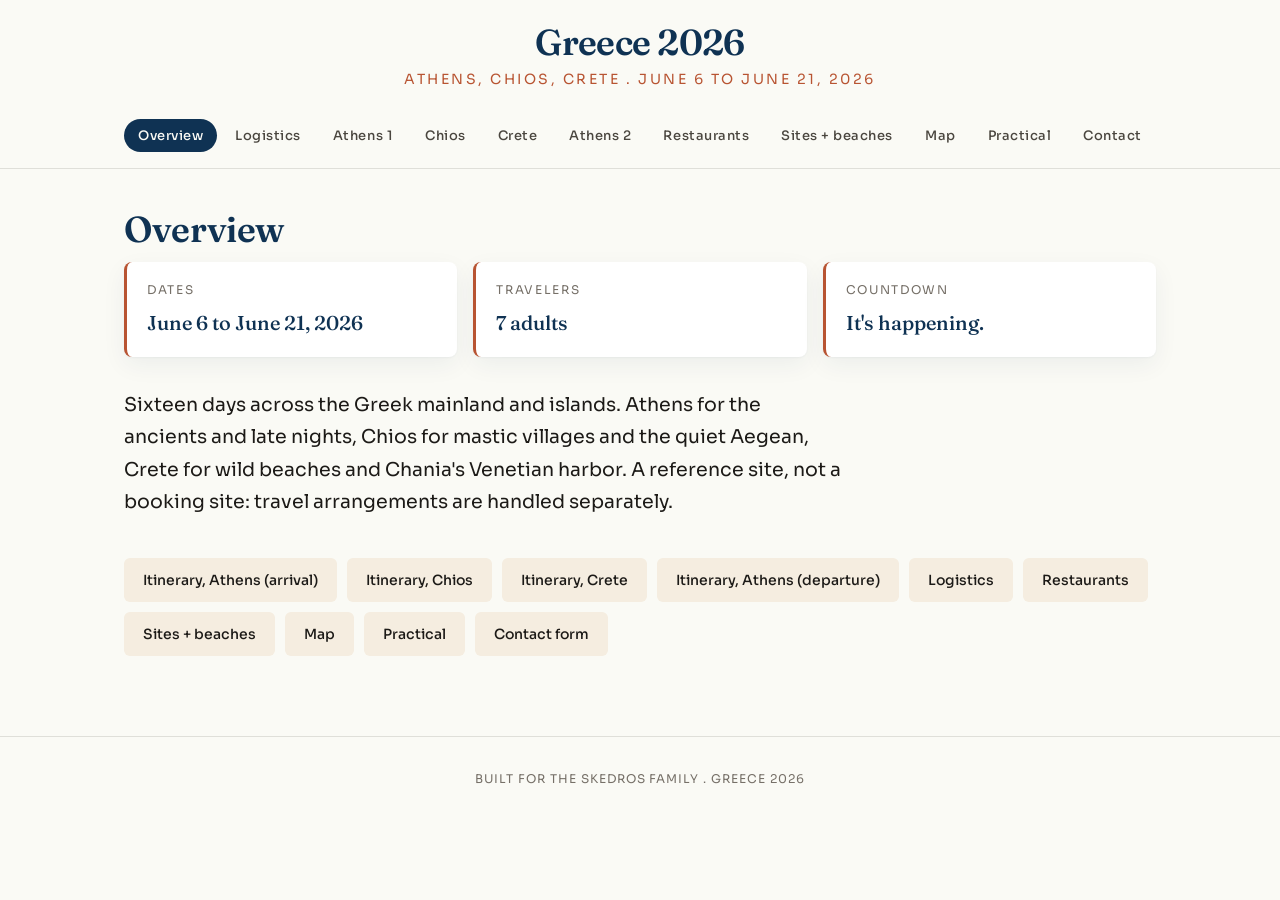
==== index.html @ e33760a8 "Add files via upload" ====
<!DOCTYPE html>
<html lang="en">
<head>
  <meta charset="UTF-8">
  <meta name="viewport" content="width=device-width, initial-scale=1.0">
  <meta name="description" content="Greece 2026 trip planner. Athens, Chios, Crete. June 5 to 21.">
  <title>Greece 2026</title>

  <!-- Fonts -->
  <link rel="preconnect" href="https://fonts.googleapis.com">
  <link rel="preconnect" href="https://fonts.gstatic.com" crossorigin>
  <link href="https://fonts.googleapis.com/css2?family=Fraunces:opsz,wght@9..144,400;9..144,500;9..144,600;9..144,700&family=Sora:wght@300;400;500;600;700&display=swap" rel="stylesheet">

  <!-- Styles -->
  <link rel="stylesheet" href="styles.css">
</head>
<body>

  <header class="site-header">
    <div class="layout">
      <div class="brand">
        <h1 class="brand__title">Greece 2026</h1>
        <p class="brand__sub">Loading...</p>
      </div>
      <nav class="nav">
        <button class="nav__btn is-active" data-target="section-overview">Overview</button>
        <button class="nav__btn" data-target="section-logistics">Logistics</button>
        <button class="nav__btn" data-target="section-athens1">Athens 1</button>
        <button class="nav__btn" data-target="section-chios">Chios</button>
        <button class="nav__btn" data-target="section-crete">Crete</button>
        <button class="nav__btn" data-target="section-athens2">Athens 2</button>
        <button class="nav__btn" data-target="section-restaurants">Restaurants</button>
        <button class="nav__btn" data-target="section-sites">Sites + beaches</button>
        <button class="nav__btn" data-target="section-map">Map</button>
        <button class="nav__btn" data-target="section-budget">Practical</button>
        <button class="nav__btn" data-target="section-form">Contact</button>
      </nav>
    </div>
  </header>

  <main class="layout">
    <section id="section-overview" class="section is-active"></section>
    <section id="section-logistics" class="section"></section>
    <section id="section-athens1" class="section"></section>
    <section id="section-chios" class="section"></section>
    <section id="section-crete" class="section"></section>
    <section id="section-athens2" class="section"></section>
    <section id="section-restaurants" class="section"></section>
    <section id="section-sites" class="section"></section>
    <section id="section-map" class="section"></section>
    <section id="section-budget" class="section"></section>
    <section id="section-form" class="section"></section>
  </main>

  <footer class="site-footer">
    <div class="layout">Built for the Skedros family . Greece 2026</div>
  </footer>

  <script src="data.js"></script>
  <script src="app.js"></script>

</body>
</html>
---- styles.css ----
/* =========================================================================
   GREECE 2026, styles.css
   Editorial Mediterranean. Readable type, generous whitespace, clear hierarchy.
   ========================================================================= */

:root {
  --aegean: #1d4e7a;
  --aegean-deep: #0f3253;
  --aegean-light: #4a82ad;
  --terracotta: #b85432;
  --terracotta-deep: #8a3a20;
  --cream: #f5ede0;
  --cream-deep: #ebdfc8;
  --olive: #6b7843;
  --gold: #c69a3b;
  --ink: #1c1a17;
  --ink-soft: #4a463f;
  --ink-mute: #767068;
  --paper: #fafaf5;
  --paper-card: #ffffff;
  --rule: rgba(28, 26, 23, 0.12);
  --highlight: rgba(198, 154, 59, 0.18);
  --highlight-edge: rgba(198, 154, 59, 0.45);
  --shadow: 0 1px 2px rgba(15, 50, 83, 0.04), 0 8px 24px rgba(15, 50, 83, 0.06);
  --shadow-strong: 0 4px 12px rgba(15, 50, 83, 0.08), 0 16px 48px rgba(15, 50, 83, 0.1);
}

/* -------------------- base -------------------- */

* { box-sizing: border-box; }

html { -webkit-text-size-adjust: 100%; }

body {
  margin: 0;
  background: var(--paper);
  color: var(--ink);
  font-family: 'Sora', 'Helvetica Neue', Arial, sans-serif;
  font-size: 17px;
  line-height: 1.65;
  -webkit-font-smoothing: antialiased;
  -moz-osx-font-smoothing: grayscale;
}

h1, h2, h3, h4, h5 {
  font-family: 'Fraunces', Georgia, serif;
  font-weight: 600;
  color: var(--ink);
  letter-spacing: -0.01em;
  margin: 0;
}

p { margin: 0 0 1em 0; }

a { color: var(--aegean); text-decoration: none; }
a:hover { color: var(--terracotta); text-decoration: underline; }

button {
  font-family: inherit;
  cursor: pointer;
  border: none;
  background: none;
  color: inherit;
}

/* -------------------- layout -------------------- */

.layout {
  max-width: 1080px;
  margin: 0 auto;
  padding: 0 24px;
}

/* -------------------- header -------------------- */

.site-header {
  border-bottom: 1px solid var(--rule);
  background: var(--paper);
  position: sticky;
  top: 0;
  z-index: 50;
  backdrop-filter: blur(8px);
  -webkit-backdrop-filter: blur(8px);
}

.brand {
  padding: 24px 0 16px 0;
  text-align: center;
  cursor: pointer;
}

.brand__title {
  font-family: 'Fraunces', Georgia, serif;
  font-size: 36px;
  font-weight: 600;
  letter-spacing: -0.02em;
  color: var(--aegean-deep);
  line-height: 1.05;
  margin: 0 0 6px 0;
}

.brand__sub {
  font-size: 14px;
  text-transform: uppercase;
  letter-spacing: 0.18em;
  color: var(--terracotta);
  margin: 0;
}

.nav {
  display: flex;
  flex-wrap: wrap;
  gap: 4px;
  padding: 12px 0 16px 0;
  justify-content: center;
  overflow-x: auto;
}

.nav__btn {
  font-size: 13px;
  font-weight: 500;
  letter-spacing: 0.04em;
  padding: 8px 14px;
  color: var(--ink-soft);
  background: transparent;
  border-radius: 999px;
  transition: background 0.15s, color 0.15s;
  white-space: nowrap;
}

.nav__btn:hover { background: var(--cream-deep); color: var(--ink); }

.nav__btn.is-active {
  background: var(--aegean-deep);
  color: var(--paper);
}

/* -------------------- sections -------------------- */

.section {
  display: none;
  padding: 40px 0 80px 0;
  animation: fadeIn 0.3s ease;
}
.section.is-active { display: block; }

@keyframes fadeIn { from { opacity: 0; transform: translateY(4px); } to { opacity: 1; transform: none; } }

.section__title {
  font-size: 36px;
  line-height: 1.15;
  margin: 0 0 12px 0;
  color: var(--aegean-deep);
}

.section__lede {
  font-size: 18px;
  line-height: 1.55;
  color: var(--ink-soft);
  max-width: 720px;
  margin: 0 0 32px 0;
  font-style: italic;
}

.subsection__title {
  font-size: 24px;
  margin: 40px 0 16px 0;
  color: var(--terracotta-deep);
}

/* -------------------- overview -------------------- */

.meta-grid {
  display: grid;
  grid-template-columns: repeat(auto-fit, minmax(220px, 1fr));
  gap: 16px;
  margin-bottom: 32px;
}

.meta-card {
  background: var(--paper-card);
  border-radius: 8px;
  padding: 18px 20px;
  box-shadow: var(--shadow);
  border-left: 3px solid var(--terracotta);
}

.meta-card__label {
  font-size: 12px;
  text-transform: uppercase;
  letter-spacing: 0.14em;
  color: var(--ink-mute);
  margin-bottom: 6px;
}

.meta-card__value {
  font-family: 'Fraunces', Georgia, serif;
  font-size: 20px;
  font-weight: 500;
  color: var(--aegean-deep);
}

.intro {
  font-size: 19px;
  line-height: 1.7;
  color: var(--ink);
  max-width: 720px;
  margin: 0 0 40px 0;
}

.quick-links {
  display: flex;
  flex-wrap: wrap;
  gap: 10px;
  margin-top: 24px;
}

.quick-link {
  background: var(--cream);
  border: 1px solid transparent;
  padding: 12px 18px;
  border-radius: 6px;
  font-size: 14px;
  font-weight: 500;
  color: var(--ink);
  transition: all 0.15s;
}

.quick-link:hover {
  background: var(--cream-deep);
  border-color: var(--aegean-light);
  color: var(--aegean-deep);
}

/* -------------------- stays -------------------- */

.stay-card {
  background: var(--paper-card);
  border-radius: 10px;
  padding: 28px;
  margin-bottom: 24px;
  box-shadow: var(--shadow);
  border-top: 4px solid var(--aegean);
}

.stay-card--confirmed { border-top-color: var(--olive); }
.stay-card--pending { border-top-color: var(--terracotta); }

.stay-card__header {
  display: flex;
  flex-wrap: wrap;
  justify-content: space-between;
  align-items: baseline;
  margin-bottom: 20px;
  padding-bottom: 16px;
  border-bottom: 1px solid var(--rule);
  gap: 10px;
}

.stay-card__label {
  font-family: 'Fraunces', Georgia, serif;
  font-size: 24px;
  font-weight: 600;
  color: var(--aegean-deep);
}

.stay-card__dates {
  font-size: 14px;
  color: var(--ink-mute);
  font-weight: 500;
}

.stay-card__grid {
  display: grid;
  grid-template-columns: repeat(auto-fit, minmax(240px, 1fr));
  gap: 14px 24px;
  margin-bottom: 16px;
}

.stay-field { display: flex; flex-direction: column; gap: 2px; }

.stay-field__label {
  font-size: 11px;
  text-transform: uppercase;
  letter-spacing: 0.12em;
  color: var(--ink-mute);
}

.stay-field__value {
  font-size: 15px;
  color: var(--ink);
}

.stay-card__notes {
  font-size: 14px;
  color: var(--ink-soft);
  font-style: italic;
  margin: 12px 0 16px 0;
  line-height: 1.55;
}

/* -------------------- emergency -------------------- */

.emer-grid {
  display: grid;
  grid-template-columns: repeat(auto-fit, minmax(240px, 1fr));
  gap: 12px;
  margin-bottom: 24px;
}

.emer-card {
  background: var(--paper-card);
  padding: 14px 16px;
  border-radius: 6px;
  border-left: 3px solid var(--terracotta);
  box-shadow: var(--shadow);
}

.emer-card__label {
  font-size: 12px;
  color: var(--ink-mute);
  text-transform: uppercase;
  letter-spacing: 0.08em;
  margin-bottom: 4px;
}

.emer-card__value {
  font-family: 'Fraunces', Georgia, serif;
  font-size: 20px;
  font-weight: 600;
  color: var(--aegean-deep);
  text-decoration: none;
}

.emer-card__value:hover { color: var(--terracotta); }

/* -------------------- logistics -------------------- */

.logistics-card {
  background: var(--paper-card);
  border-radius: 10px;
  padding: 24px 28px;
  margin-bottom: 20px;
  box-shadow: var(--shadow);
}

.logistics-card__head {
  display: flex;
  flex-wrap: wrap;
  justify-content: space-between;
  align-items: baseline;
  margin-bottom: 16px;
  padding-bottom: 12px;
  border-bottom: 1px solid var(--rule);
  gap: 10px;
}

.logistics-card__leg {
  font-family: 'Fraunces', Georgia, serif;
  font-size: 22px;
  font-weight: 600;
  color: var(--aegean-deep);
}

.logistics-card__date {
  font-size: 13px;
  color: var(--terracotta);
  font-weight: 500;
  text-transform: uppercase;
  letter-spacing: 0.1em;
}

.logistics-mode {
  padding: 14px 0;
  border-bottom: 1px dashed var(--rule);
}
.logistics-mode:last-child { border-bottom: none; padding-bottom: 0; }

.logistics-mode__name {
  font-weight: 600;
  font-size: 16px;
  color: var(--ink);
  margin-bottom: 2px;
}

.logistics-mode__meta {
  font-size: 13px;
  color: var(--ink-mute);
  margin-bottom: 8px;
}

.logistics-mode__notes {
  font-size: 14px;
  color: var(--ink-soft);
  line-height: 1.55;
  margin: 0 0 10px 0;
}

.tips-list {
  list-style: none;
  padding: 0;
  margin: 0 0 24px 0;
}

.tips-list li {
  padding: 10px 0 10px 24px;
  border-bottom: 1px solid var(--rule);
  font-size: 15px;
  color: var(--ink-soft);
  line-height: 1.55;
  position: relative;
}

.tips-list li::before {
  content: '◆';
  position: absolute;
  left: 0;
  top: 10px;
  color: var(--gold);
  font-size: 12px;
}

.tips-list li:last-child { border-bottom: none; }

/* -------------------- days -------------------- */

.day {
  background: var(--paper-card);
  border-radius: 12px;
  margin-bottom: 16px;
  box-shadow: var(--shadow);
  border-top: 4px solid var(--aegean);
  overflow: hidden;
}

/* Summary bar: always visible, click to expand */
.day__summary-bar {
  list-style: none;
  cursor: pointer;
  padding: 22px 28px;
  display: flex;
  align-items: center;
  justify-content: space-between;
  gap: 16px;
  transition: background-color 0.15s ease;
}
.day__summary-bar::-webkit-details-marker { display: none; }
.day__summary-bar:hover { background: rgba(31, 78, 120, 0.04); }

.day__summary-inner {
  flex: 1;
  min-width: 0;
}

.day__chevron {
  flex-shrink: 0;
  font-family: var(--font-display), serif;
  font-size: 28px;
  font-weight: 300;
  color: var(--aegean);
  line-height: 1;
  transition: transform 0.2s ease;
  user-select: none;
}
.day[open] .day__chevron {
  transform: rotate(45deg);
}

.day__body {
  padding: 4px 28px 28px 28px;
  border-top: 1px solid rgba(0,0,0,0.06);
}
.day[open] .day__body { padding-top: 20px; }

.day__head { margin-bottom: 24px; }

.day__city {
  font-size: 12px;
  text-transform: uppercase;
  letter-spacing: 0.18em;
  color: var(--terracotta);
  font-weight: 600;
  margin-bottom: 4px;
}

.day__date {
  font-size: 14px;
  color: var(--ink-mute);
  margin-bottom: 6px;
  font-weight: 500;
}

.day__title {
  font-size: 24px;
  line-height: 1.2;
  color: var(--aegean-deep);
  margin: 0;
}

.day__summary {
  font-size: 17px;
  line-height: 1.65;
  color: var(--ink);
  margin: 0 0 12px 0;
}

.day__weather {
  font-size: 14px;
  color: var(--ink-mute);
  font-style: italic;
  margin: 0 0 4px 0;
  padding: 8px 14px;
  background: var(--cream);
  border-radius: 6px;
  display: inline-block;
}

/* -------------------- slots -------------------- */

.slots { margin: 28px 0; }

.slot {
  padding: 24px 0;
  border-top: 1px solid var(--rule);
}
.slot:first-child { border-top: none; padding-top: 0; }

.slot__time {
  font-size: 12px;
  text-transform: uppercase;
  letter-spacing: 0.14em;
  color: var(--gold);
  font-weight: 600;
  margin-bottom: 6px;
}

.slot__headline {
  font-family: 'Fraunces', Georgia, serif;
  font-size: 20px;
  font-weight: 600;
  color: var(--aegean-deep);
  margin-bottom: 8px;
  line-height: 1.3;
}

.slot__description {
  font-size: 16px;
  line-height: 1.65;
  color: var(--ink);
  margin: 0 0 12px 0;
}

.slot__meta {
  font-size: 13px;
  color: var(--ink-mute);
  margin: 6px 0;
  font-style: italic;
}

.slot__tip {
  font-size: 14px;
  color: var(--ink-soft);
  background: var(--highlight);
  border-left: 3px solid var(--gold);
  padding: 8px 14px;
  border-radius: 4px;
  margin: 10px 0;
}

.slot__tip-label { font-weight: 600; color: var(--terracotta-deep); }

.slot__options, .slot__alts, .meal-options-wrap {
  margin-top: 16px;
  padding: 16px;
  background: var(--cream);
  border-radius: 8px;
}

.slot__alts { background: rgba(245, 237, 224, 0.5); }

.slot__options-title {
  font-size: 11px;
  text-transform: uppercase;
  letter-spacing: 0.14em;
  color: var(--terracotta-deep);
  margin: 0 0 12px 0;
  font-weight: 600;
}

.option {
  padding: 10px 0;
  border-top: 1px dashed rgba(28, 26, 23, 0.1);
}
.option:first-of-type { border-top: none; padding-top: 0; }

.option__name {
  font-weight: 600;
  font-size: 15px;
  color: var(--aegean-deep);
  margin-bottom: 4px;
}

.option__detail {
  font-size: 14px;
  line-height: 1.55;
  color: var(--ink-soft);
  margin: 0 0 6px 0;
}

/* Meal pills (inline restaurant references) */

.meal-options {
  display: flex;
  flex-wrap: wrap;
  gap: 6px;
  margin-top: 6px;
}

.meal-pill {
  display: inline-block;
  padding: 5px 12px;
  background: var(--paper-card);
  color: var(--aegean-deep);
  border: 1px solid var(--aegean-light);
  border-radius: 999px;
  font-size: 13px;
  font-weight: 500;
  text-decoration: none;
  transition: all 0.15s;
}

.meal-pill:hover {
  background: var(--aegean);
  color: var(--paper);
  border-color: var(--aegean);
  text-decoration: none;
}

.meal-pill--text {
  background: transparent;
  color: var(--ink-soft);
  border-style: dashed;
  cursor: default;
}

.meal-pill--text:hover {
  background: transparent;
  color: var(--ink-soft);
  border-color: var(--aegean-light);
}

/* Links row (a row of small button-style links) */

.links-row {
  display: flex;
  flex-wrap: wrap;
  gap: 8px;
  margin-top: 10px;
}

.link-btn {
  display: inline-block;
  padding: 6px 14px;
  background: var(--aegean);
  color: var(--paper);
  border-radius: 6px;
  font-size: 13px;
  font-weight: 500;
  text-decoration: none;
  transition: all 0.15s;
}

.link-btn:hover {
  background: var(--aegean-deep);
  color: var(--paper);
  text-decoration: none;
  transform: translateY(-1px);
}

/* Day meta grid (reservations / bring / walking) */

.day__meta-grid {
  display: grid;
  grid-template-columns: repeat(auto-fit, minmax(220px, 1fr));
  gap: 20px;
  margin-top: 28px;
  padding-top: 24px;
  border-top: 1px solid var(--rule);
}

.day__meta-block {}

.day__meta-title {
  font-size: 11px;
  text-transform: uppercase;
  letter-spacing: 0.14em;
  color: var(--terracotta);
  font-weight: 600;
  margin-bottom: 8px;
}

.meta-list {
  list-style: none;
  margin: 0;
  padding: 0;
}

.meta-list li {
  font-size: 14px;
  color: var(--ink-soft);
  padding: 4px 0;
  line-height: 1.5;
}

.meta-list li::before {
  content: '· ';
  color: var(--gold);
  font-weight: bold;
}

.day__walking {
  font-size: 14px;
  color: var(--ink-soft);
  margin: 0;
}

.day__tip {
  margin-top: 20px;
  padding: 14px 18px;
  background: var(--highlight);
  border-left: 3px solid var(--gold);
  border-radius: 4px;
  font-size: 15px;
  color: var(--ink);
  line-height: 1.55;
}

.day__tip-label {
  font-weight: 600;
  color: var(--terracotta-deep);
}

/* Day personal notes block */

.day__notes {
  margin-top: 24px;
  padding-top: 20px;
  border-top: 1px dashed var(--rule);
}

.day__notes-title {
  font-size: 11px;
  text-transform: uppercase;
  letter-spacing: 0.14em;
  color: var(--ink-mute);
  font-weight: 600;
  margin-bottom: 8px;
}

.day__notes-box {
  background: var(--cream);
  padding: 12px 14px;
  border-radius: 6px;
  font-size: 14px;
  color: var(--ink-soft);
  min-height: 50px;
}

.day__notes-box .editable {
  background: transparent;
  border: none;
  padding: 0;
  display: block;
  min-height: 30px;
}

/* -------------------- editable -------------------- */

.editable {
  background: var(--highlight);
  border-bottom: 1px dashed var(--highlight-edge);
  padding: 1px 6px;
  border-radius: 2px;
  cursor: text;
  display: inline-block;
  min-width: 30px;
  outline: none;
  transition: background 0.15s;
}

.editable:hover, .editable:focus {
  background: rgba(198, 154, 59, 0.32);
}

/* Checkbox items */

.check {
  display: flex;
  align-items: center;
  gap: 10px;
  padding: 6px 0;
  cursor: pointer;
  font-size: 15px;
  color: var(--ink-soft);
}

.check input[type="checkbox"] {
  width: 16px;
  height: 16px;
  accent-color: var(--aegean);
  cursor: pointer;
}

.check input[type="checkbox"]:checked + span {
  color: var(--ink-mute);
  text-decoration: line-through;
}

/* -------------------- entry cards (restaurants/sites/beaches) -------------------- */

.filter-row {
  display: flex;
  gap: 8px;
  margin-bottom: 28px;
  flex-wrap: wrap;
}

.filter-btn {
  padding: 8px 16px;
  border-radius: 999px;
  background: var(--cream);
  font-size: 13px;
  font-weight: 500;
  color: var(--ink-soft);
  transition: all 0.15s;
}

.filter-btn:hover { background: var(--cream-deep); color: var(--ink); }

.filter-btn.is-active {
  background: var(--aegean-deep);
  color: var(--paper);
}

.entry-card {
  background: var(--paper-card);
  border-radius: 10px;
  padding: 24px 28px;
  margin-bottom: 18px;
  box-shadow: var(--shadow);
  border-left: 3px solid var(--terracotta);
  scroll-margin-top: 120px;
}

.entry-card__head {
  margin-bottom: 12px;
}

.entry-card__name {
  font-size: 22px;
  font-weight: 600;
  color: var(--aegean-deep);
  margin: 0 0 8px 0;
  line-height: 1.25;
}

.entry-card__tags {
  display: flex;
  flex-wrap: wrap;
  gap: 6px;
}

.tag {
  display: inline-block;
  font-size: 11px;
  text-transform: uppercase;
  letter-spacing: 0.08em;
  padding: 3px 10px;
  border-radius: 4px;
  background: var(--cream-deep);
  color: var(--ink-soft);
  font-weight: 500;
}

.tag--cuisine {
  background: rgba(184, 84, 50, 0.12);
  color: var(--terracotta-deep);
}

.entry-card__desc {
  font-size: 16px;
  line-height: 1.65;
  color: var(--ink);
  margin: 0 0 12px 0;
}

.entry-card__why {
  font-size: 14px;
  color: var(--ink-soft);
  padding: 8px 14px;
  background: rgba(107, 120, 67, 0.08);
  border-left: 3px solid var(--olive);
  border-radius: 4px;
  margin: 0 0 14px 0;
  line-height: 1.55;
}

.entry-card__why-label {
  font-weight: 600;
  color: var(--olive);
}

.entry-card__info {
  display: grid;
  grid-template-columns: repeat(auto-fit, minmax(180px, 1fr));
  gap: 6px 16px;
  margin: 12px 0;
  padding: 10px 0;
  border-top: 1px dashed var(--rule);
  border-bottom: 1px dashed var(--rule);
}

.info-bit { font-size: 14px; line-height: 1.45; color: var(--ink-soft); }

.info-bit__label {
  color: var(--ink-mute);
  font-weight: 500;
  font-size: 12px;
  text-transform: uppercase;
  letter-spacing: 0.06em;
}

.info-bit__value { color: var(--ink); }

.entry-card__sig, .entry-card__bestfor {
  margin: 10px 0;
  font-size: 13px;
  color: var(--ink-soft);
  display: flex;
  flex-wrap: wrap;
  align-items: center;
  gap: 6px;
}

.entry-card__sig-label {
  font-weight: 600;
  text-transform: uppercase;
  font-size: 11px;
  letter-spacing: 0.1em;
  color: var(--ink-mute);
  margin-right: 6px;
}

.chip {
  display: inline-block;
  padding: 3px 10px;
  background: var(--cream);
  border-radius: 4px;
  font-size: 12px;
  color: var(--terracotta-deep);
  font-weight: 500;
}

.chip--alt {
  background: rgba(74, 130, 173, 0.1);
  color: var(--aegean-deep);
}

.entry-card__tip {
  font-size: 13px;
  color: var(--ink-soft);
  padding: 8px 12px;
  background: var(--highlight);
  border-radius: 4px;
  margin: 10px 0;
  line-height: 1.5;
}

/* -------------------- budget -------------------- */

.budget-table {
  width: 100%;
  border-collapse: collapse;
  background: var(--paper-card);
  border-radius: 10px;
  overflow: hidden;
  box-shadow: var(--shadow);
  margin-bottom: 40px;
}

.budget-table th {
  background: var(--aegean-deep);
  color: var(--paper);
  font-family: 'Fraunces', Georgia, serif;
  font-weight: 600;
  text-align: left;
  padding: 14px 18px;
  font-size: 14px;
  letter-spacing: 0.02em;
}

.budget-table td {
  padding: 12px 18px;
  border-top: 1px solid var(--rule);
  font-size: 15px;
  color: var(--ink);
}

.budget-table tr:nth-child(even) td { background: rgba(245, 237, 224, 0.3); }

.budget-table__totals td {
  font-weight: 700;
  background: var(--cream-deep) !important;
  font-size: 16px;
  color: var(--aegean-deep);
}

/* -------------------- packing -------------------- */

.packing-card {
  background: var(--paper-card);
  border-radius: 10px;
  padding: 24px;
  margin-bottom: 18px;
  box-shadow: var(--shadow);
}

.packing-card__title {
  font-size: 18px;
  color: var(--aegean-deep);
  margin: 0 0 12px 0;
  padding-bottom: 10px;
  border-bottom: 1px solid var(--rule);
}

.packing-list {
  display: grid;
  grid-template-columns: repeat(auto-fit, minmax(220px, 1fr));
  gap: 2px 24px;
}

/* -------------------- phrases -------------------- */

.phrases-card {
  background: var(--paper-card);
  border-radius: 10px;
  padding: 24px;
  margin-bottom: 18px;
  box-shadow: var(--shadow);
}

.phrases-card__title {
  font-size: 18px;
  color: var(--aegean-deep);
  margin: 0 0 12px 0;
}

.phrases-table { width: 100%; border-collapse: collapse; }

.phrases-table td {
  padding: 8px 12px;
  border-top: 1px solid var(--rule);
  font-size: 14px;
}

.phrases-table tr:first-child td { border-top: none; }

.phrases-table__gr {
  font-family: 'Fraunces', Georgia, serif;
  font-size: 16px;
  color: var(--aegean-deep);
  width: 30%;
}

.phrases-table__trans {
  font-style: italic;
  color: var(--terracotta);
  width: 30%;
}

.phrases-table__en {
  color: var(--ink-soft);
}

/* -------------------- form -------------------- */

.form {
  background: var(--paper-card);
  border-radius: 12px;
  padding: 32px;
  box-shadow: var(--shadow);
  max-width: 720px;
}

.form-warning {
  background: rgba(184, 84, 50, 0.1);
  border-left: 4px solid var(--terracotta);
  padding: 14px 18px;
  border-radius: 4px;
  margin-bottom: 24px;
  font-size: 14px;
  color: var(--terracotta-deep);
  line-height: 1.55;
}

.form__field {
  margin-bottom: 22px;
}

.form__label {
  display: block;
  font-size: 14px;
  font-weight: 600;
  color: var(--aegean-deep);
  margin-bottom: 8px;
}

.form__input, .form__textarea, .form__select {
  width: 100%;
  padding: 10px 14px;
  font-family: inherit;
  font-size: 15px;
  color: var(--ink);
  background: var(--paper);
  border: 1px solid var(--rule);
  border-radius: 6px;
  transition: border-color 0.15s, box-shadow 0.15s;
}

.form__input:focus, .form__textarea:focus, .form__select:focus {
  outline: none;
  border-color: var(--aegean);
  box-shadow: 0 0 0 3px rgba(29, 78, 122, 0.12);
}

.form__textarea { resize: vertical; min-height: 90px; }

.form__check-group, .form__radio-group {
  display: grid;
  grid-template-columns: repeat(auto-fit, minmax(240px, 1fr));
  gap: 8px;
}

.form__check, .form__radio {
  display: flex;
  align-items: flex-start;
  gap: 10px;
  padding: 8px 12px;
  background: var(--cream);
  border-radius: 6px;
  cursor: pointer;
  font-size: 14px;
  color: var(--ink-soft);
  transition: background 0.15s;
  line-height: 1.4;
}

.form__check:hover, .form__radio:hover { background: var(--cream-deep); }

.form__check input, .form__radio input {
  margin-top: 3px;
  accent-color: var(--aegean);
  flex-shrink: 0;
}

.form__submit {
  background: var(--aegean-deep);
  color: var(--paper);
  font-family: 'Fraunces', Georgia, serif;
  font-size: 16px;
  font-weight: 600;
  padding: 14px 32px;
  border-radius: 8px;
  transition: all 0.15s;
}

.form__submit:hover:not(:disabled) {
  background: var(--terracotta-deep);
  transform: translateY(-1px);
  box-shadow: var(--shadow-strong);
}

.form__submit:disabled { opacity: 0.7; cursor: wait; }

.form__status {
  margin-top: 16px;
  padding: 12px 16px;
  border-radius: 6px;
  font-size: 14px;
  display: none;
}

.form__status--success {
  display: block;
  background: rgba(107, 120, 67, 0.12);
  color: var(--olive);
  border-left: 3px solid var(--olive);
}

.form__status--error {
  display: block;
  background: rgba(184, 84, 50, 0.12);
  color: var(--terracotta-deep);
  border-left: 3px solid var(--terracotta);
}

/* -------------------- responsive -------------------- */

@media (max-width: 720px) {
  body { font-size: 16px; }
  .layout { padding: 0 16px; }
  .brand__title { font-size: 28px; }
  .nav { gap: 2px; }
  .nav__btn { padding: 6px 10px; font-size: 12px; }
  .section__title { font-size: 28px; }
  .section__lede { font-size: 16px; }
  .subsection__title { font-size: 20px; }
  .day { padding: 0; }
  .day__summary-bar { padding: 18px 20px; }
  .day__body { padding: 4px 20px 22px 20px; }
  .day[open] .day__body { padding-top: 16px; }
  .day__title { font-size: 20px; }
  .slot__headline { font-size: 18px; }
  .stay-card, .logistics-card, .entry-card, .packing-card, .phrases-card, .form { padding: 20px; }
  .form__check-group, .form__radio-group { grid-template-columns: 1fr; }
}

@media (max-width: 480px) {
  .stay-card__grid, .day__meta-grid, .meta-grid, .emer-grid { grid-template-columns: 1fr; }
}

/* -------------------- map iframe -------------------- */

.map-frame-wrap {
  position: relative;
  width: 100%;
  height: 80vh;
  min-height: 600px;
  margin: 16px 0 12px 0;
  border-radius: 12px;
  overflow: hidden;
  box-shadow: var(--shadow);
  border: 1px solid var(--aegean-deep);
}

.map-frame {
  position: absolute;
  inset: 0;
  width: 100%;
  height: 100%;
  border: 0;
  display: block;
}

.map-frame__hint {
  font-size: 14px;
  color: var(--ink-mute);
  text-align: center;
  margin: 0;
}

.map-frame__hint a {
  color: var(--aegean);
  text-decoration: underline;
}

@media (max-width: 768px) {
  .map-frame-wrap { height: 70vh; min-height: 500px; }
}

/* -------------------- footer -------------------- */

.site-footer {
  padding: 32px 0;
  border-top: 1px solid var(--rule);
  text-align: center;
  font-size: 12px;
  color: var(--ink-mute);
  letter-spacing: 0.08em;
  text-transform: uppercase;
  background: var(--paper);
}

/* ===== v3 additions: city groups + emergency grid ===== */
.city-group__title {
  font-family: 'Fraunces', Georgia, serif;
  font-size: 1.5rem;
  font-weight: 500;
  color: var(--blue-deep, #1f4068);
  margin: 2rem 0 1rem;
  padding-bottom: 0.5rem;
  border-bottom: 1px solid rgba(31, 64, 104, 0.15);
  letter-spacing: 0.02em;
}
.city-group {
  display: grid;
  gap: 1.25rem;
  margin-bottom: 1.5rem;
}
.emergency-grid {
  display: grid;
  grid-template-columns: repeat(auto-fit, minmax(260px, 1fr));
  gap: 0.75rem;
  margin: 1rem 0 2rem;
}
.emergency-cell {
  padding: 0.9rem 1.1rem;
  background: rgba(196, 89, 56, 0.06);
  border-left: 3px solid var(--terracotta, #c45938);
  border-radius: 4px;
}
.emergency-cell__label {
  font-size: 0.82rem;
  color: var(--ink-soft, #6b7280);
  margin-bottom: 0.25rem;
  letter-spacing: 0.01em;
}
.emergency-cell__value {
  font-family: 'Sora', system-ui, sans-serif;
  font-size: 1.05rem;
  font-weight: 600;
  color: var(--ink, #1a202c);
}
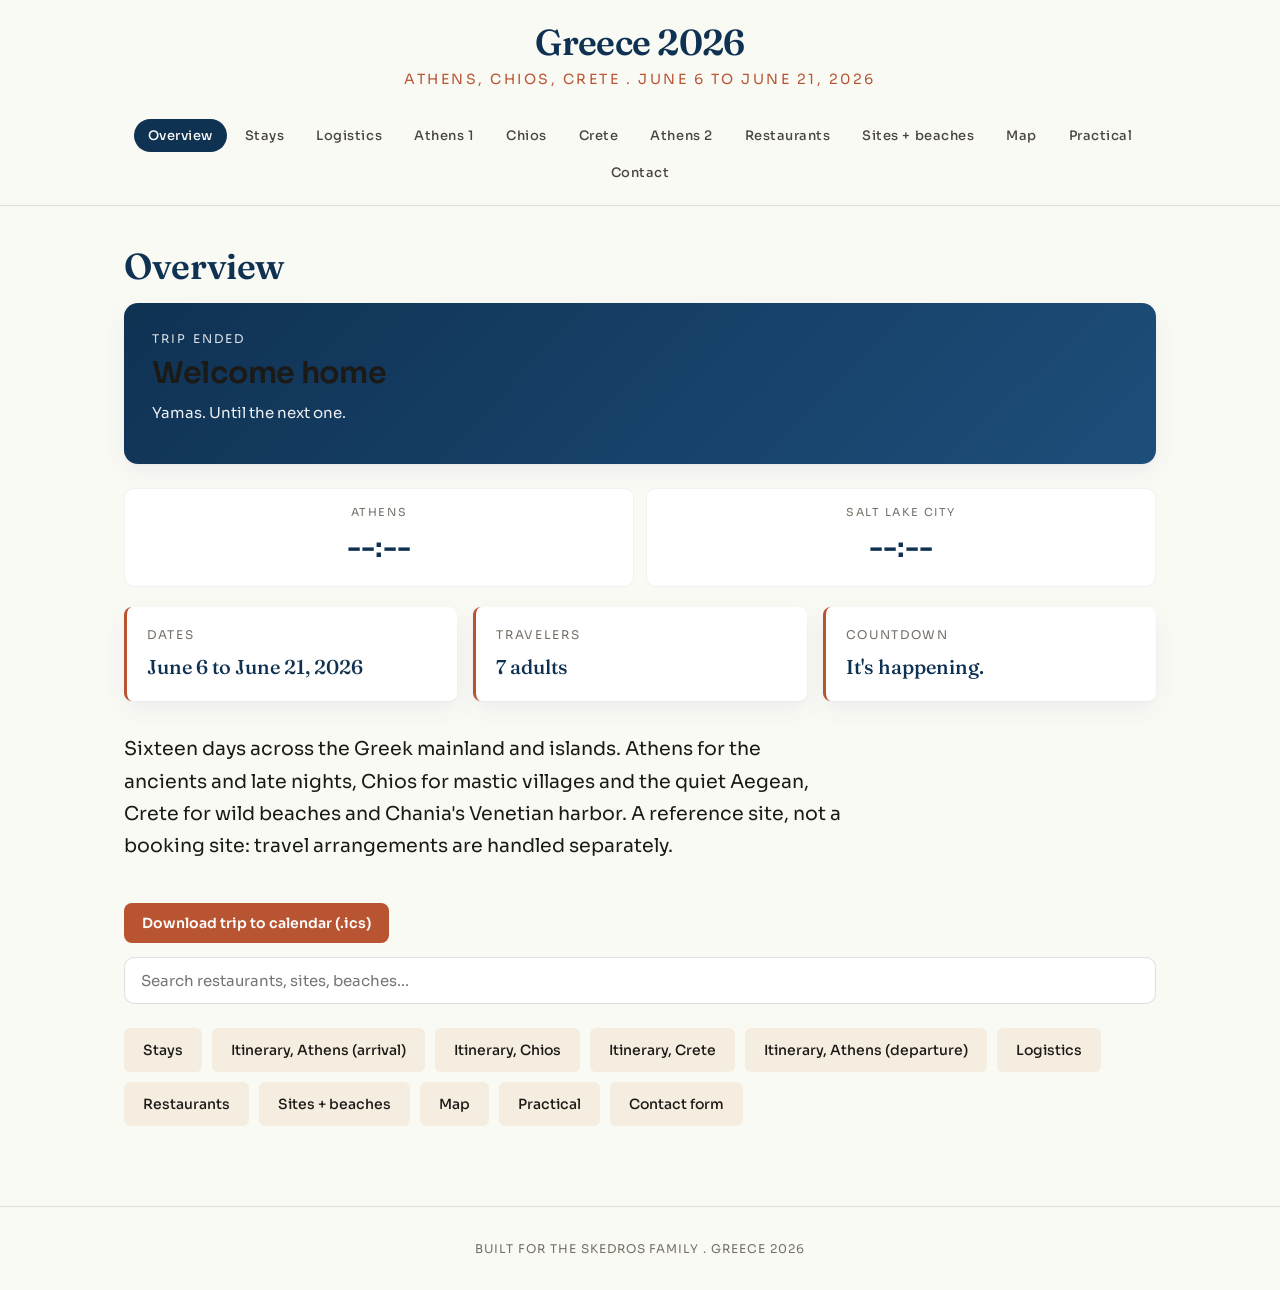
==== commit b7b73972: "Add files via upload" ====
--- a/index.html
+++ b/index.html
@@ -13,6 +13,8 @@
 
   <!-- Styles -->
   <link rel="stylesheet" href="styles.css">
+  <link rel="manifest" href="manifest.json">
+  <meta name="theme-color" content="#1f4e78">
 </head>
 <body>
 
@@ -24,6 +26,7 @@
       </div>
       <nav class="nav">
         <button class="nav__btn is-active" data-target="section-overview">Overview</button>
+        <button class="nav__btn" data-target="section-stays">Stays</button>
         <button class="nav__btn" data-target="section-logistics">Logistics</button>
         <button class="nav__btn" data-target="section-athens1">Athens 1</button>
         <button class="nav__btn" data-target="section-chios">Chios</button>
@@ -40,6 +43,7 @@
 
   <main class="layout">
     <section id="section-overview" class="section is-active"></section>
+    <section id="section-stays" class="section"></section>
     <section id="section-logistics" class="section"></section>
     <section id="section-athens1" class="section"></section>
     <section id="section-chios" class="section"></section>
@@ -52,12 +56,32 @@
     <section id="section-form" class="section"></section>
   </main>
 
+  <!-- Floating action dock (mobile-only) -->
+  <div class="fab" aria-label="Quick actions">
+    <button class="fab__btn" data-fab="today" aria-label="Today">
+      <span class="fab__label">Today</span>
+    </button>
+    <button class="fab__btn" data-fab="stays" aria-label="Stays">
+      <span class="fab__label">Stays</span>
+    </button>
+    <button class="fab__btn" data-fab="map" aria-label="Map">
+      <span class="fab__label">Map</span>
+    </button>
+  </div>
+
   <footer class="site-footer">
     <div class="layout">Built for the Skedros family . Greece 2026</div>
   </footer>
 
   <script src="data.js"></script>
   <script src="app.js"></script>
+  <script>
+    if ('serviceWorker' in navigator) {
+      window.addEventListener('load', function () {
+        navigator.serviceWorker.register('sw.js').catch(function () { /* offline support optional */ });
+      });
+    }
+  </script>
 
 </body>
 </html>
--- a/styles.css
+++ b/styles.css
@@ -845,19 +845,52 @@
 .entry-card {
   background: var(--paper-card);
   border-radius: 10px;
-  padding: 24px 28px;
-  margin-bottom: 18px;
+  margin-bottom: 12px;
   box-shadow: var(--shadow);
   border-left: 3px solid var(--terracotta);
   scroll-margin-top: 120px;
-}
+  overflow: hidden;
+}
+
+.entry-card__summary {
+  list-style: none;
+  cursor: pointer;
+  padding: 18px 24px;
+  display: flex;
+  align-items: center;
+  justify-content: space-between;
+  gap: 16px;
+  transition: background-color 0.15s ease;
+}
+.entry-card__summary::-webkit-details-marker { display: none; }
+.entry-card__summary:hover { background: rgba(184, 84, 50, 0.05); }
+
+.entry-card__sum-inner { flex: 1; min-width: 0; }
+
+.entry-card__chevron {
+  flex-shrink: 0;
+  font-family: var(--font-display), serif;
+  font-size: 22px;
+  font-weight: 300;
+  color: var(--terracotta);
+  line-height: 1;
+  transition: transform 0.2s ease;
+  user-select: none;
+}
+.entry-card[open] .entry-card__chevron { transform: rotate(45deg); }
+
+.entry-card__body {
+  padding: 4px 24px 22px 24px;
+  border-top: 1px solid rgba(0,0,0,0.06);
+}
+.entry-card[open] .entry-card__body { padding-top: 18px; }
 
 .entry-card__head {
   margin-bottom: 12px;
 }
 
 .entry-card__name {
-  font-size: 22px;
+  font-size: 19px;
   font-weight: 600;
   color: var(--aegean-deep);
   margin: 0 0 8px 0;
@@ -885,6 +918,14 @@
 .tag--cuisine {
   background: rgba(184, 84, 50, 0.12);
   color: var(--terracotta-deep);
+}
+
+.tag--source {
+  background: rgba(31, 78, 120, 0.10);
+  color: var(--aegean);
+  text-transform: none;
+  letter-spacing: 0.02em;
+  font-style: italic;
 }
 
 .entry-card__desc {
@@ -1221,7 +1262,12 @@
   .day[open] .day__body { padding-top: 16px; }
   .day__title { font-size: 20px; }
   .slot__headline { font-size: 18px; }
-  .stay-card, .logistics-card, .entry-card, .packing-card, .phrases-card, .form { padding: 20px; }
+  .stay-card, .logistics-card, .packing-card, .phrases-card, .form { padding: 20px; }
+  .entry-card { padding: 0; }
+  .entry-card__summary { padding: 16px 18px; }
+  .entry-card__body { padding: 4px 18px 18px 18px; }
+  .entry-card[open] .entry-card__body { padding-top: 14px; }
+  .entry-card__name { font-size: 17px; }
   .form__check-group, .form__radio-group { grid-template-columns: 1fr; }
 }
 
@@ -1268,6 +1314,291 @@
   .map-frame-wrap { height: 70vh; min-height: 500px; }
 }
 
+/* -------------------- new UX components -------------------- */
+
+/* TODAY highlight on Overview */
+.today-block {
+  background: linear-gradient(135deg, var(--aegean-deep), var(--aegean));
+  color: #fff;
+  border-radius: 14px;
+  padding: 26px 28px;
+  margin: 16px 0 24px 0;
+  box-shadow: var(--shadow);
+}
+.today-block__label {
+  font-size: 12px;
+  text-transform: uppercase;
+  letter-spacing: 0.18em;
+  opacity: 0.85;
+  margin-bottom: 6px;
+}
+.today-block__title {
+  font-family: var(--font-display), serif;
+  font-size: 30px;
+  line-height: 1.2;
+  margin: 0 0 10px 0;
+  font-weight: 600;
+}
+.today-block__summary {
+  font-size: 15px;
+  line-height: 1.55;
+  opacity: 0.92;
+  margin: 0 0 14px 0;
+}
+.today-block__btn {
+  background: var(--cream);
+  color: var(--aegean-deep);
+  border: 0;
+  padding: 10px 18px;
+  border-radius: 8px;
+  font-weight: 600;
+  font-size: 14px;
+  cursor: pointer;
+  transition: transform 0.1s ease;
+}
+.today-block__btn:hover { transform: translateY(-1px); }
+
+/* Dual-time clock */
+.dual-clock {
+  display: grid;
+  grid-template-columns: 1fr 1fr;
+  gap: 12px;
+  margin: 0 0 20px 0;
+}
+.dual-clock__cell {
+  background: var(--paper-card);
+  border-radius: 10px;
+  padding: 14px 18px;
+  text-align: center;
+  border: 1px solid rgba(0,0,0,0.05);
+}
+.dual-clock__city {
+  font-size: 11px;
+  text-transform: uppercase;
+  letter-spacing: 0.14em;
+  color: var(--ink-mute);
+  margin-bottom: 4px;
+}
+.dual-clock__time {
+  font-family: var(--font-display), serif;
+  font-size: 28px;
+  font-weight: 600;
+  color: var(--aegean-deep);
+  font-variant-numeric: tabular-nums;
+}
+
+/* Overview tools: ICS button */
+.overview-tools {
+  display: flex;
+  gap: 10px;
+  flex-wrap: wrap;
+  margin: 14px 0;
+}
+.tool-btn {
+  background: var(--terracotta);
+  color: #fff;
+  border: 0;
+  padding: 11px 18px;
+  border-radius: 8px;
+  font-weight: 600;
+  font-size: 14px;
+  cursor: pointer;
+  transition: background-color 0.15s ease;
+}
+.tool-btn:hover { background: var(--terracotta-deep); }
+
+/* Search bar */
+.search-bar {
+  position: relative;
+  margin: 14px 0 18px 0;
+}
+.search-bar__input {
+  width: 100%;
+  padding: 13px 16px;
+  font-size: 15px;
+  border: 1px solid rgba(0,0,0,0.12);
+  border-radius: 10px;
+  background: var(--paper-card);
+  font-family: inherit;
+  color: var(--ink);
+  outline: none;
+  transition: border-color 0.15s ease;
+}
+.search-bar__input:focus { border-color: var(--aegean); }
+.search-bar__results {
+  display: none;
+  position: absolute;
+  top: calc(100% + 4px);
+  left: 0;
+  right: 0;
+  background: var(--paper-card);
+  border-radius: 10px;
+  box-shadow: 0 8px 24px rgba(0,0,0,0.15);
+  max-height: 360px;
+  overflow-y: auto;
+  z-index: 50;
+}
+.search-bar__hit {
+  display: grid;
+  grid-template-columns: 80px 1fr auto;
+  gap: 12px;
+  align-items: center;
+  width: 100%;
+  padding: 11px 16px;
+  border: 0;
+  background: transparent;
+  text-align: left;
+  cursor: pointer;
+  font-family: inherit;
+  font-size: 14px;
+  border-bottom: 1px solid rgba(0,0,0,0.05);
+}
+.search-bar__hit:last-child { border-bottom: 0; }
+.search-bar__hit:hover { background: rgba(31, 78, 120, 0.06); }
+.search-bar__kind {
+  font-size: 10px;
+  text-transform: uppercase;
+  letter-spacing: 0.12em;
+  color: var(--terracotta);
+  font-weight: 600;
+}
+.search-bar__name { color: var(--ink); font-weight: 500; }
+.search-bar__city { color: var(--ink-mute); font-size: 12px; }
+.search-bar__empty { padding: 14px 16px; color: var(--ink-mute); font-size: 14px; }
+
+/* Stays page (v5) */
+.stay-v5 {
+  background: var(--paper-card);
+  border-radius: 12px;
+  padding: 26px 28px;
+  margin-bottom: 18px;
+  box-shadow: var(--shadow);
+  border-left: 4px solid var(--aegean);
+}
+.stay-v5__head { margin-bottom: 18px; }
+.stay-v5__leg {
+  font-size: 11px;
+  text-transform: uppercase;
+  letter-spacing: 0.16em;
+  color: var(--terracotta);
+  font-weight: 600;
+  margin-bottom: 6px;
+}
+.stay-v5__name {
+  font-family: var(--font-display), serif;
+  font-size: 24px;
+  color: var(--aegean-deep);
+  margin: 0 0 6px 0;
+  font-weight: 600;
+}
+.stay-v5__dates {
+  font-size: 14px;
+  color: var(--ink-mute);
+}
+.stay-v5__grid {
+  display: grid;
+  grid-template-columns: repeat(2, 1fr);
+  gap: 14px 22px;
+  margin-bottom: 16px;
+}
+.stay-v5__cell--wide { grid-column: 1 / -1; }
+.stay-v5__label {
+  font-size: 11px;
+  text-transform: uppercase;
+  letter-spacing: 0.12em;
+  color: var(--ink-mute);
+  margin-bottom: 4px;
+  font-weight: 600;
+}
+.stay-v5__val { font-size: 15px; color: var(--ink); }
+.stay-v5__address {
+  font-size: 16px;
+  color: var(--aegean);
+  text-decoration: underline;
+  font-weight: 500;
+  display: block;
+}
+.stay-v5__address:hover { color: var(--aegean-deep); }
+.stay-v5__neighborhood {
+  font-size: 13px;
+  color: var(--ink-mute);
+  margin-top: 4px;
+  font-style: italic;
+}
+.stay-v5__phone {
+  font-size: 16px;
+  color: var(--terracotta);
+  text-decoration: underline;
+  font-weight: 600;
+}
+.stay-v5__phone:hover { color: var(--terracotta-deep); }
+
+/* Phone link inside info-bits */
+.info-bit__value--phone {
+  color: var(--terracotta);
+  text-decoration: underline;
+  font-weight: 500;
+}
+.info-bit__value--phone:hover { color: var(--terracotta-deep); }
+
+/* USD currency hint */
+.usd-hint {
+  background: rgba(184, 84, 50, 0.08);
+  border-left: 3px solid var(--terracotta);
+  border-radius: 8px;
+  padding: 16px 20px;
+  margin: 0 0 24px 0;
+}
+.usd-hint__label {
+  font-size: 11px;
+  text-transform: uppercase;
+  letter-spacing: 0.14em;
+  color: var(--terracotta-deep);
+  font-weight: 600;
+  margin-bottom: 4px;
+}
+.usd-hint__body {
+  font-size: 14px;
+  line-height: 1.55;
+  color: var(--ink);
+}
+
+/* Floating action button (mobile only) */
+.fab {
+  display: none;
+  position: fixed;
+  bottom: 16px;
+  right: 16px;
+  flex-direction: column;
+  gap: 8px;
+  z-index: 90;
+}
+.fab__btn {
+  background: var(--aegean-deep);
+  color: #fff;
+  border: 0;
+  padding: 12px 18px;
+  border-radius: 24px;
+  font-weight: 600;
+  font-size: 13px;
+  cursor: pointer;
+  box-shadow: 0 4px 12px rgba(0,0,0,0.2);
+  min-width: 80px;
+}
+.fab__btn:active { transform: scale(0.96); }
+.fab__btn[data-fab="today"] { background: var(--terracotta); }
+
+@media (max-width: 768px) {
+  .fab { display: flex; }
+  .dual-clock__time { font-size: 22px; }
+  .stay-v5 { padding: 20px; }
+  .stay-v5__grid { grid-template-columns: 1fr; gap: 12px; }
+  .today-block { padding: 20px; }
+  .today-block__title { font-size: 24px; }
+  .search-bar__hit { grid-template-columns: 60px 1fr; }
+  .search-bar__hit .search-bar__city { grid-column: 2; font-size: 11px; }
+}
+
 /* -------------------- footer -------------------- */
 
 .site-footer {
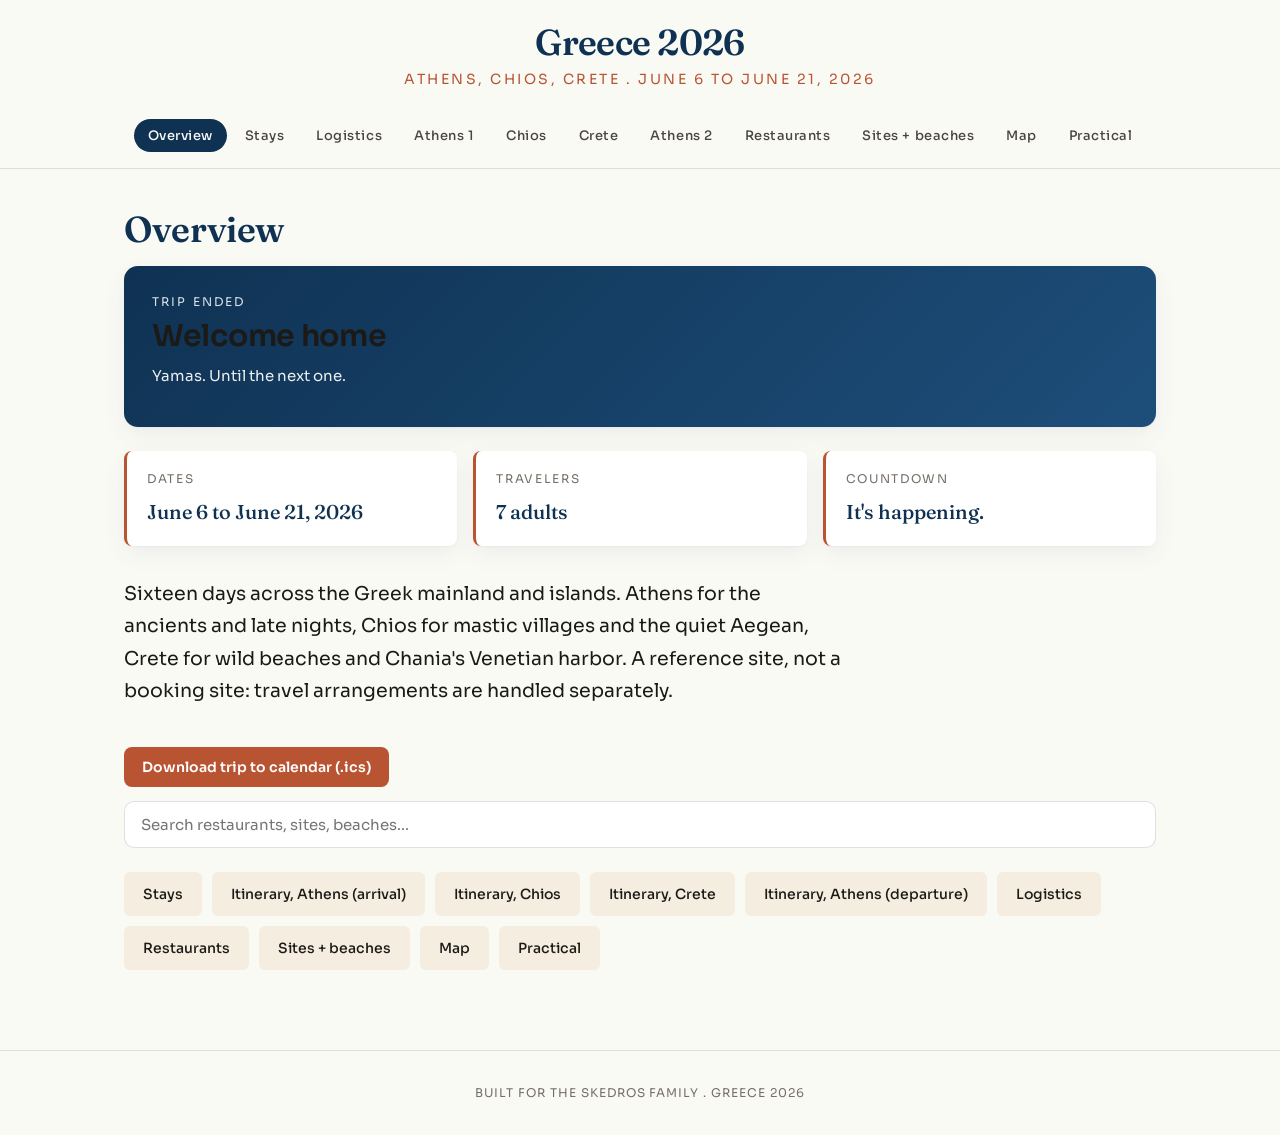
==== commit a96ddc12: "Add files via upload" ====
--- a/index.html
+++ b/index.html
@@ -13,8 +13,6 @@
 
   <!-- Styles -->
   <link rel="stylesheet" href="styles.css">
-  <link rel="manifest" href="manifest.json">
-  <meta name="theme-color" content="#1f4e78">
 </head>
 <body>
 
@@ -36,7 +34,6 @@
         <button class="nav__btn" data-target="section-sites">Sites + beaches</button>
         <button class="nav__btn" data-target="section-map">Map</button>
         <button class="nav__btn" data-target="section-budget">Practical</button>
-        <button class="nav__btn" data-target="section-form">Contact</button>
       </nav>
     </div>
   </header>
@@ -53,21 +50,7 @@
     <section id="section-sites" class="section"></section>
     <section id="section-map" class="section"></section>
     <section id="section-budget" class="section"></section>
-    <section id="section-form" class="section"></section>
   </main>
-
-  <!-- Floating action dock (mobile-only) -->
-  <div class="fab" aria-label="Quick actions">
-    <button class="fab__btn" data-fab="today" aria-label="Today">
-      <span class="fab__label">Today</span>
-    </button>
-    <button class="fab__btn" data-fab="stays" aria-label="Stays">
-      <span class="fab__label">Stays</span>
-    </button>
-    <button class="fab__btn" data-fab="map" aria-label="Map">
-      <span class="fab__label">Map</span>
-    </button>
-  </div>
 
   <footer class="site-footer">
     <div class="layout">Built for the Skedros family . Greece 2026</div>
@@ -75,13 +58,6 @@
 
   <script src="data.js"></script>
   <script src="app.js"></script>
-  <script>
-    if ('serviceWorker' in navigator) {
-      window.addEventListener('load', function () {
-        navigator.serviceWorker.register('sw.js').catch(function () { /* offline support optional */ });
-      });
-    }
-  </script>
 
 </body>
 </html>
--- a/styles.css
+++ b/styles.css
@@ -1563,33 +1563,7 @@
   color: var(--ink);
 }
 
-/* Floating action button (mobile only) */
-.fab {
-  display: none;
-  position: fixed;
-  bottom: 16px;
-  right: 16px;
-  flex-direction: column;
-  gap: 8px;
-  z-index: 90;
-}
-.fab__btn {
-  background: var(--aegean-deep);
-  color: #fff;
-  border: 0;
-  padding: 12px 18px;
-  border-radius: 24px;
-  font-weight: 600;
-  font-size: 13px;
-  cursor: pointer;
-  box-shadow: 0 4px 12px rgba(0,0,0,0.2);
-  min-width: 80px;
-}
-.fab__btn:active { transform: scale(0.96); }
-.fab__btn[data-fab="today"] { background: var(--terracotta); }
-
 @media (max-width: 768px) {
-  .fab { display: flex; }
   .dual-clock__time { font-size: 22px; }
   .stay-v5 { padding: 20px; }
   .stay-v5__grid { grid-template-columns: 1fr; gap: 12px; }
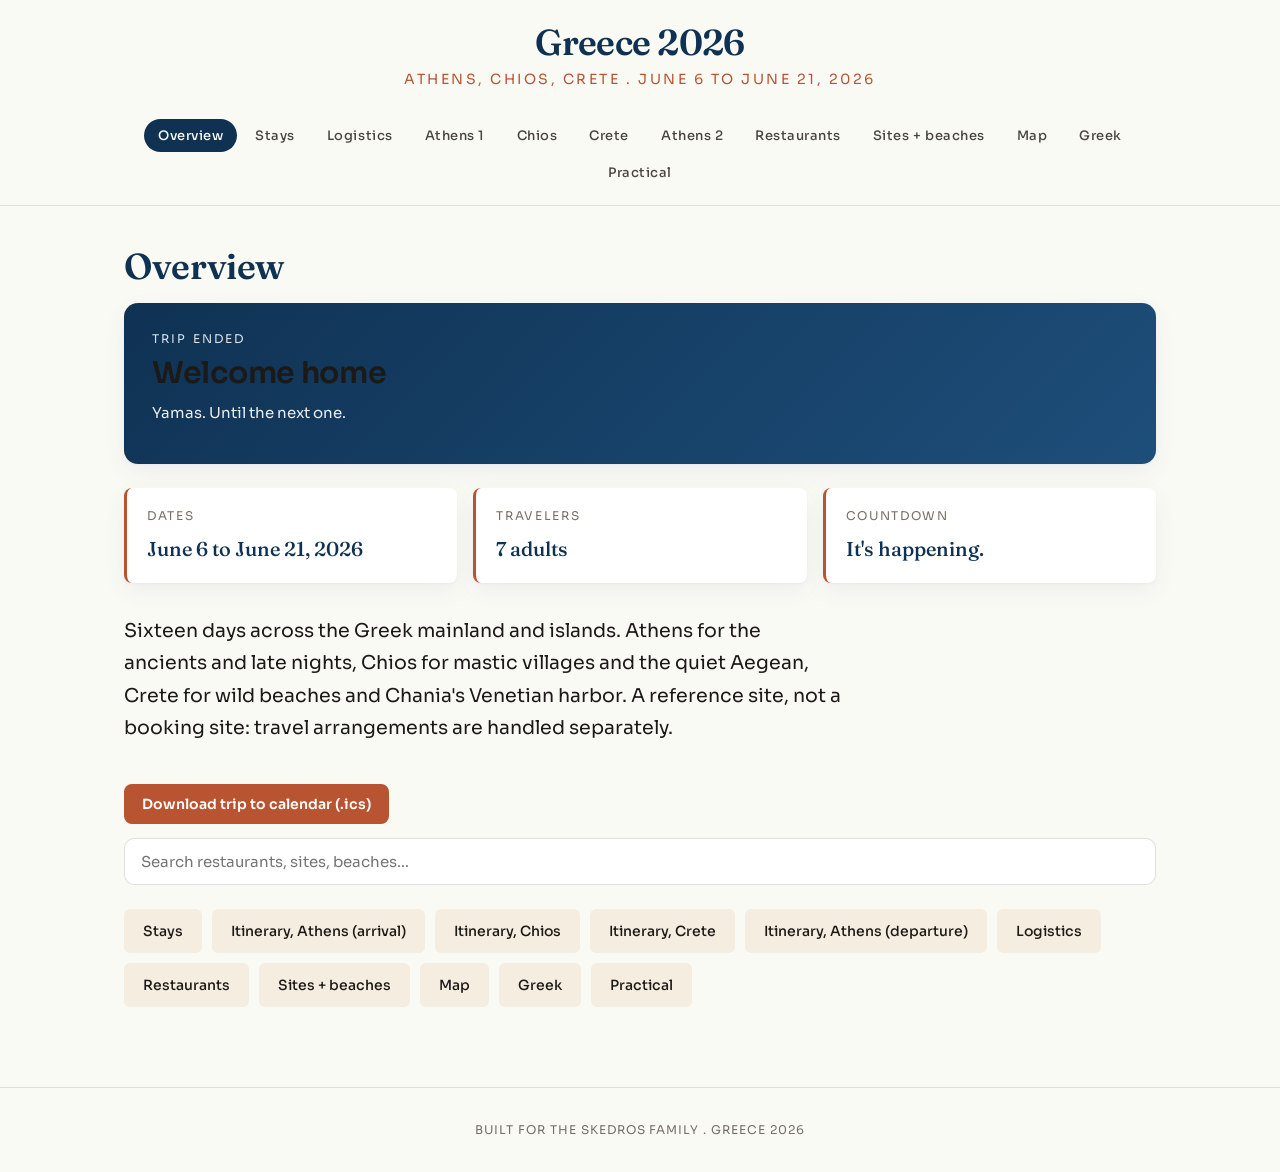
==== commit 3e5b0a25: "Add files via upload" ====
--- a/index.html
+++ b/index.html
@@ -33,6 +33,7 @@
         <button class="nav__btn" data-target="section-restaurants">Restaurants</button>
         <button class="nav__btn" data-target="section-sites">Sites + beaches</button>
         <button class="nav__btn" data-target="section-map">Map</button>
+        <button class="nav__btn" data-target="section-phrases">Greek</button>
         <button class="nav__btn" data-target="section-budget">Practical</button>
       </nav>
     </div>
@@ -49,6 +50,7 @@
     <section id="section-restaurants" class="section"></section>
     <section id="section-sites" class="section"></section>
     <section id="section-map" class="section"></section>
+    <section id="section-phrases" class="section"></section>
     <section id="section-budget" class="section"></section>
   </main>
 
--- a/styles.css
+++ b/styles.css
@@ -1091,36 +1091,68 @@
 }
 
 .phrases-card__title {
-  font-size: 18px;
-  color: var(--aegean-deep);
-  margin: 0 0 12px 0;
+  font-size: 22px;
+  color: var(--aegean-deep);
+  margin: 0 0 6px 0;
+  font-family: var(--font-display), serif;
+}
+
+.phrases-card__lede {
+  font-size: 14px;
+  color: var(--ink-mute);
+  line-height: 1.55;
+  margin: 0 0 14px 0;
+  font-style: italic;
 }
 
 .phrases-table { width: 100%; border-collapse: collapse; }
 
+.phrases-table__h {
+  text-align: left;
+  font-size: 10px;
+  text-transform: uppercase;
+  letter-spacing: 0.14em;
+  color: var(--ink-mute);
+  font-weight: 600;
+  padding: 8px 12px 10px 12px;
+  border-bottom: 2px solid var(--aegean);
+}
+
 .phrases-table td {
-  padding: 8px 12px;
+  padding: 10px 12px;
   border-top: 1px solid var(--rule);
   font-size: 14px;
-}
-
-.phrases-table tr:first-child td { border-top: none; }
+  vertical-align: top;
+}
+
+.phrases-table tbody tr:first-child td { border-top: none; }
+.phrases-table tbody tr:nth-child(even) { background: rgba(0,0,0,0.015); }
 
 .phrases-table__gr {
   font-family: 'Fraunces', Georgia, serif;
-  font-size: 16px;
-  color: var(--aegean-deep);
-  width: 30%;
+  font-size: 17px;
+  color: var(--aegean-deep);
+  width: 28%;
+  font-weight: 500;
 }
 
 .phrases-table__trans {
   font-style: italic;
   color: var(--terracotta);
-  width: 30%;
+  width: 28%;
+  font-size: 14px;
 }
 
 .phrases-table__en {
   color: var(--ink-soft);
+  font-size: 14px;
+  line-height: 1.5;
+}
+
+@media (max-width: 640px) {
+  .phrases-table__gr { font-size: 15px; }
+  .phrases-table td { padding: 8px 8px; font-size: 13px; }
+  .phrases-table__h { padding: 6px 8px; font-size: 9px; }
 }
 
 /* -------------------- form -------------------- */
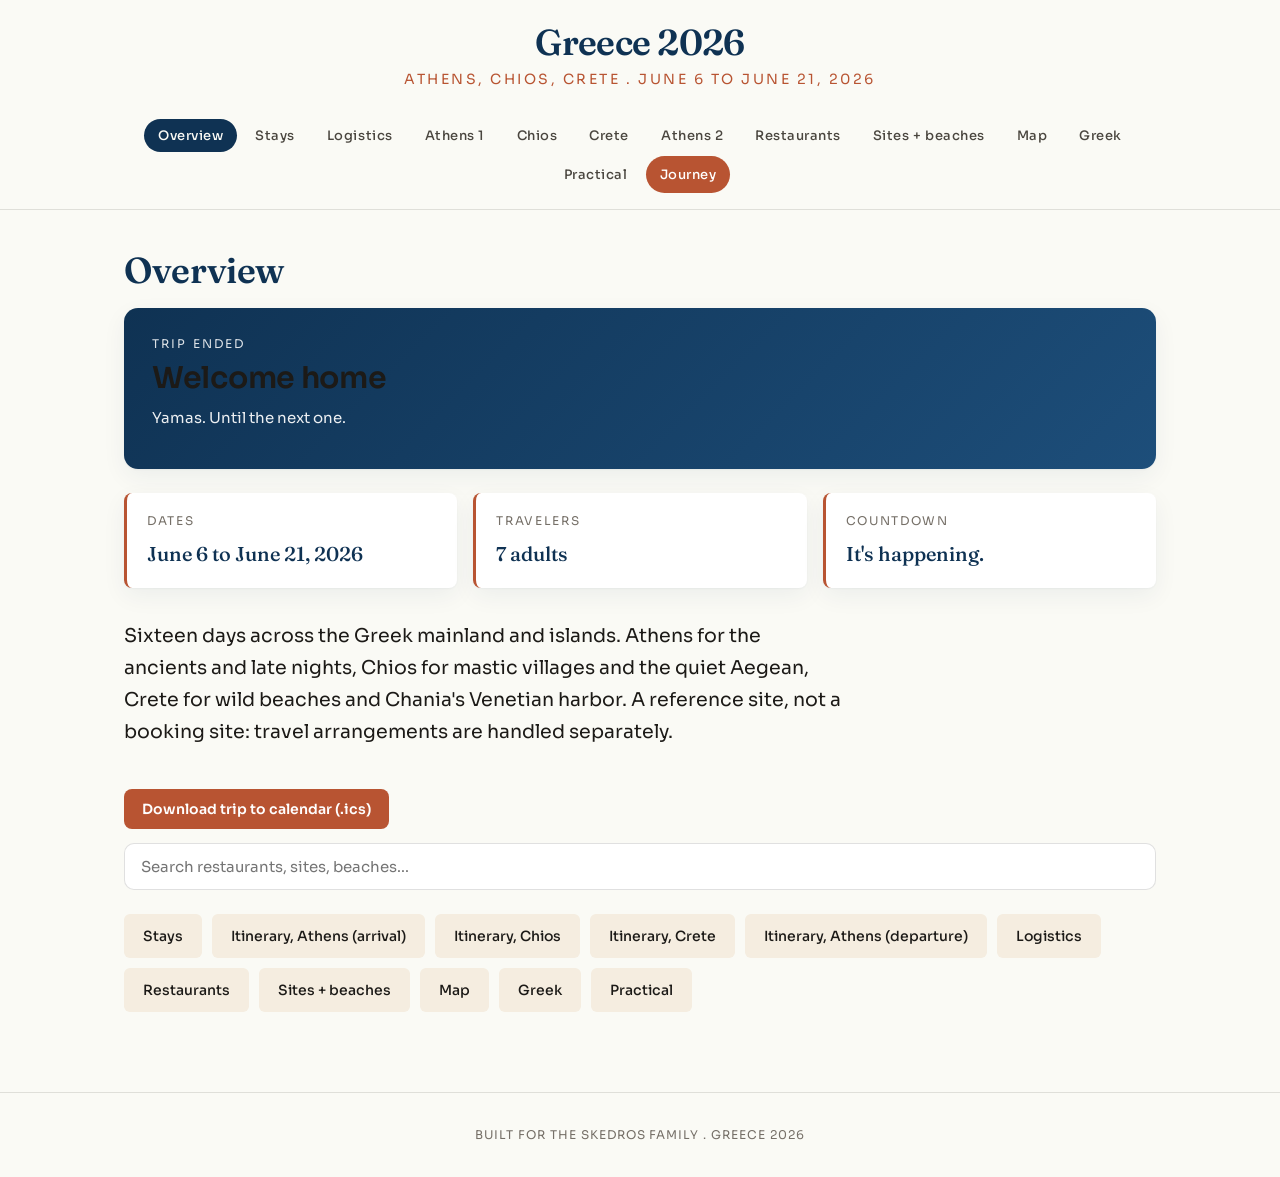
==== commit 489c6c21: "Add files via upload" ====
--- a/index.html
+++ b/index.html
@@ -6,13 +6,37 @@
   <meta name="description" content="Greece 2026 trip planner. Athens, Chios, Crete. June 5 to 21.">
   <title>Greece 2026</title>
 
+  <!-- Aggressive cleanup: remove any stale service worker from the old PWA version
+       and force a one-time reload so fresh content is fetched. Runs BEFORE the rest
+       of the page so cached scripts don't get a chance to run with old data. -->
+  <script>
+  (function () {
+    if (sessionStorage.getItem('greece_sw_cleaned') === '1') return;
+    if (!('serviceWorker' in navigator)) return;
+    navigator.serviceWorker.getRegistrations().then(function (regs) {
+      var hadSW = regs.length > 0;
+      Promise.all(regs.map(function (r) { return r.unregister(); })).then(function () {
+        var clearCaches = ('caches' in window)
+          ? caches.keys().then(function (ns) { return Promise.all(ns.map(function (n) { return caches.delete(n); })); })
+          : Promise.resolve();
+        clearCaches.then(function () {
+          if (hadSW) {
+            sessionStorage.setItem('greece_sw_cleaned', '1');
+            window.location.reload();
+          }
+        });
+      });
+    });
+  })();
+  </script>
+
   <!-- Fonts -->
   <link rel="preconnect" href="https://fonts.googleapis.com">
   <link rel="preconnect" href="https://fonts.gstatic.com" crossorigin>
   <link href="https://fonts.googleapis.com/css2?family=Fraunces:opsz,wght@9..144,400;9..144,500;9..144,600;9..144,700&family=Sora:wght@300;400;500;600;700&display=swap" rel="stylesheet">
 
   <!-- Styles -->
-  <link rel="stylesheet" href="styles.css">
+  <link rel="stylesheet" href="styles.css?v=20260601">
 </head>
 <body>
 
@@ -35,6 +59,7 @@
         <button class="nav__btn" data-target="section-map">Map</button>
         <button class="nav__btn" data-target="section-phrases">Greek</button>
         <button class="nav__btn" data-target="section-budget">Practical</button>
+        <a class="nav__btn nav__btn--journey" href="journey.html">Journey</a>
       </nav>
     </div>
   </header>
@@ -58,8 +83,8 @@
     <div class="layout">Built for the Skedros family . Greece 2026</div>
   </footer>
 
-  <script src="data.js"></script>
-  <script src="app.js"></script>
+  <script src="data.js?v=20260601"></script>
+  <script src="app.js?v=20260601"></script>
 
 </body>
 </html>
--- a/styles.css
+++ b/styles.css
@@ -133,6 +133,17 @@
 .nav__btn.is-active {
   background: var(--aegean-deep);
   color: var(--paper);
+}
+
+.nav__btn--journey {
+  background: var(--terracotta);
+  color: #fff;
+  text-decoration: none;
+  display: inline-block;
+}
+.nav__btn--journey:hover {
+  background: var(--terracotta-deep);
+  color: #fff;
 }
 
 /* -------------------- sections -------------------- */
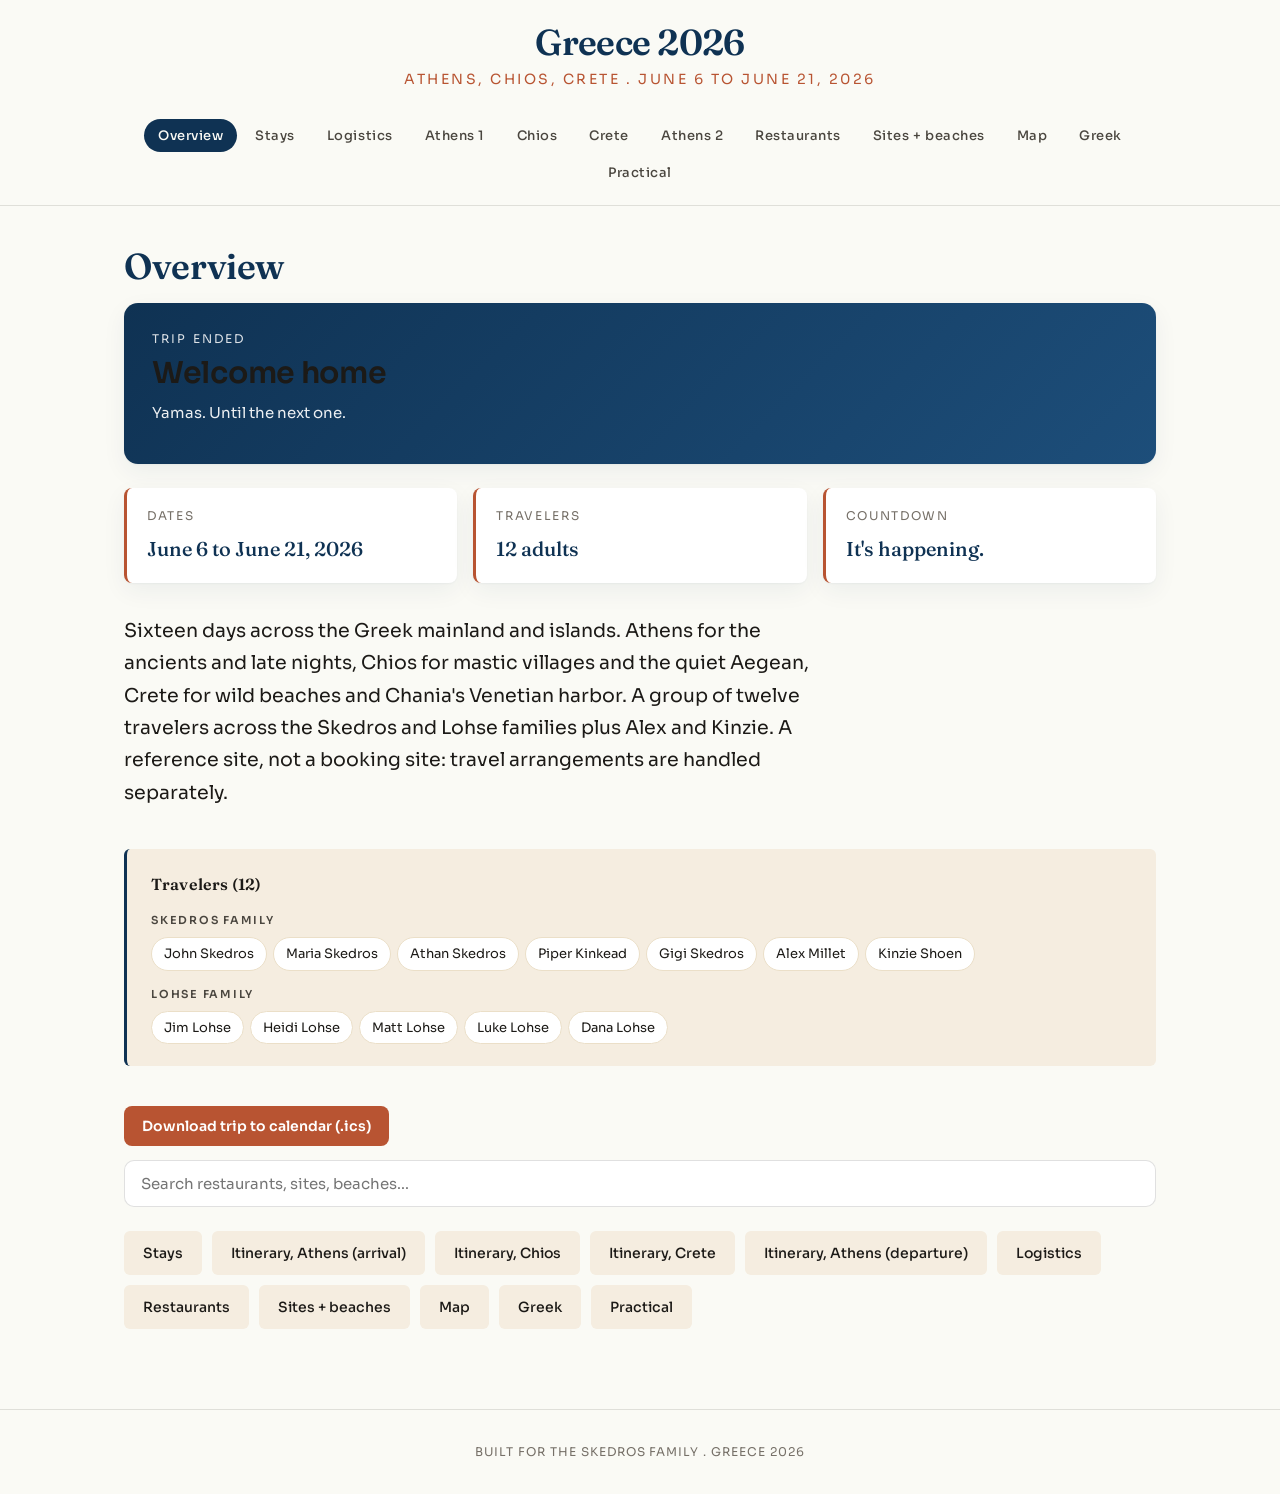
==== commit 3600476a: "Add files via upload" ====
--- a/index.html
+++ b/index.html
@@ -59,7 +59,6 @@
         <button class="nav__btn" data-target="section-map">Map</button>
         <button class="nav__btn" data-target="section-phrases">Greek</button>
         <button class="nav__btn" data-target="section-budget">Practical</button>
-        <a class="nav__btn nav__btn--journey" href="journey.html">Journey</a>
       </nav>
     </div>
   </header>
--- a/styles.css
+++ b/styles.css
@@ -219,6 +219,46 @@
   margin: 0 0 40px 0;
 }
 
+.travelers {
+  margin: 0 0 40px 0;
+  padding: 22px 24px;
+  background: var(--cream);
+  border-left: 3px solid var(--aegean-deep);
+  border-radius: 6px;
+}
+.travelers__title {
+  font-family: 'Fraunces', serif;
+  font-weight: 600;
+  font-size: 16px;
+  color: var(--ink);
+  margin: 0 0 14px 0;
+  letter-spacing: 0.01em;
+}
+.travelers__group { margin-bottom: 14px; }
+.travelers__group:last-child { margin-bottom: 0; }
+.travelers__group-label {
+  font-size: 11px;
+  letter-spacing: 0.16em;
+  text-transform: uppercase;
+  color: var(--ink-soft);
+  margin-bottom: 8px;
+  font-weight: 600;
+}
+.travelers__list {
+  display: flex;
+  flex-wrap: wrap;
+  gap: 6px;
+}
+.travelers__chip {
+  font-size: 13px;
+  padding: 5px 12px;
+  background: #fff;
+  border: 1px solid var(--cream-deep);
+  border-radius: 100px;
+  color: var(--ink);
+  white-space: nowrap;
+}
+
 .quick-links {
   display: flex;
   flex-wrap: wrap;
@@ -853,26 +893,89 @@
   color: var(--paper);
 }
 
-.entry-card {
+.city-group-card {
   background: var(--paper-card);
-  border-radius: 10px;
-  margin-bottom: 12px;
+  border-radius: 14px;
+  margin-bottom: 20px;
   box-shadow: var(--shadow);
-  border-left: 3px solid var(--terracotta);
-  scroll-margin-top: 120px;
+  border-top: 5px solid var(--aegean);
   overflow: hidden;
 }
 
-.entry-card__summary {
+.city-group-card__summary {
   list-style: none;
   cursor: pointer;
-  padding: 18px 24px;
+  padding: 24px 30px;
   display: flex;
   align-items: center;
   justify-content: space-between;
   gap: 16px;
   transition: background-color 0.15s ease;
 }
+.city-group-card__summary::-webkit-details-marker { display: none; }
+.city-group-card__summary:hover { background: rgba(31, 78, 120, 0.05); }
+
+.city-group-card__sum-inner { flex: 1; min-width: 0; }
+
+.city-group-card__name {
+  font-family: var(--font-display), serif;
+  font-size: 28px;
+  font-weight: 600;
+  color: var(--aegean-deep);
+  margin: 0 0 4px 0;
+  line-height: 1.15;
+  letter-spacing: -0.005em;
+}
+
+.city-group-card__count {
+  font-size: 13px;
+  color: var(--ink-mute);
+  font-weight: 500;
+  text-transform: uppercase;
+  letter-spacing: 0.08em;
+}
+
+.city-group-card__chevron {
+  flex-shrink: 0;
+  font-family: var(--font-display), serif;
+  font-size: 32px;
+  font-weight: 300;
+  color: var(--aegean);
+  line-height: 1;
+  transition: transform 0.2s ease;
+  user-select: none;
+}
+.city-group-card[open] .city-group-card__chevron { transform: rotate(45deg); }
+
+.city-group-card__body {
+  padding: 6px 22px 22px 22px;
+  border-top: 1px solid rgba(0,0,0,0.06);
+}
+.city-group-card[open] .city-group-card__body { padding-top: 18px; }
+
+.city-group-card__body .entry-card { margin-bottom: 12px; }
+.city-group-card__body .entry-card:last-child { margin-bottom: 0; }
+
+.entry-card {
+  background: var(--paper-card);
+  border-radius: 12px;
+  margin-bottom: 16px;
+  box-shadow: var(--shadow);
+  border-top: 4px solid var(--terracotta);
+  scroll-margin-top: 120px;
+  overflow: hidden;
+}
+
+.entry-card__summary {
+  list-style: none;
+  cursor: pointer;
+  padding: 22px 28px;
+  display: flex;
+  align-items: center;
+  justify-content: space-between;
+  gap: 16px;
+  transition: background-color 0.15s ease;
+}
 .entry-card__summary::-webkit-details-marker { display: none; }
 .entry-card__summary:hover { background: rgba(184, 84, 50, 0.05); }
 
@@ -881,7 +984,7 @@
 .entry-card__chevron {
   flex-shrink: 0;
   font-family: var(--font-display), serif;
-  font-size: 22px;
+  font-size: 28px;
   font-weight: 300;
   color: var(--terracotta);
   line-height: 1;
@@ -891,21 +994,22 @@
 .entry-card[open] .entry-card__chevron { transform: rotate(45deg); }
 
 .entry-card__body {
-  padding: 4px 24px 22px 24px;
+  padding: 4px 28px 28px 28px;
   border-top: 1px solid rgba(0,0,0,0.06);
 }
-.entry-card[open] .entry-card__body { padding-top: 18px; }
+.entry-card[open] .entry-card__body { padding-top: 20px; }
 
 .entry-card__head {
   margin-bottom: 12px;
 }
 
 .entry-card__name {
-  font-size: 19px;
-  font-weight: 600;
-  color: var(--aegean-deep);
-  margin: 0 0 8px 0;
-  line-height: 1.25;
+  font-family: var(--font-display), serif;
+  font-size: 24px;
+  font-weight: 600;
+  color: var(--aegean-deep);
+  margin: 0 0 10px 0;
+  line-height: 1.2;
 }
 
 .entry-card__tags {
